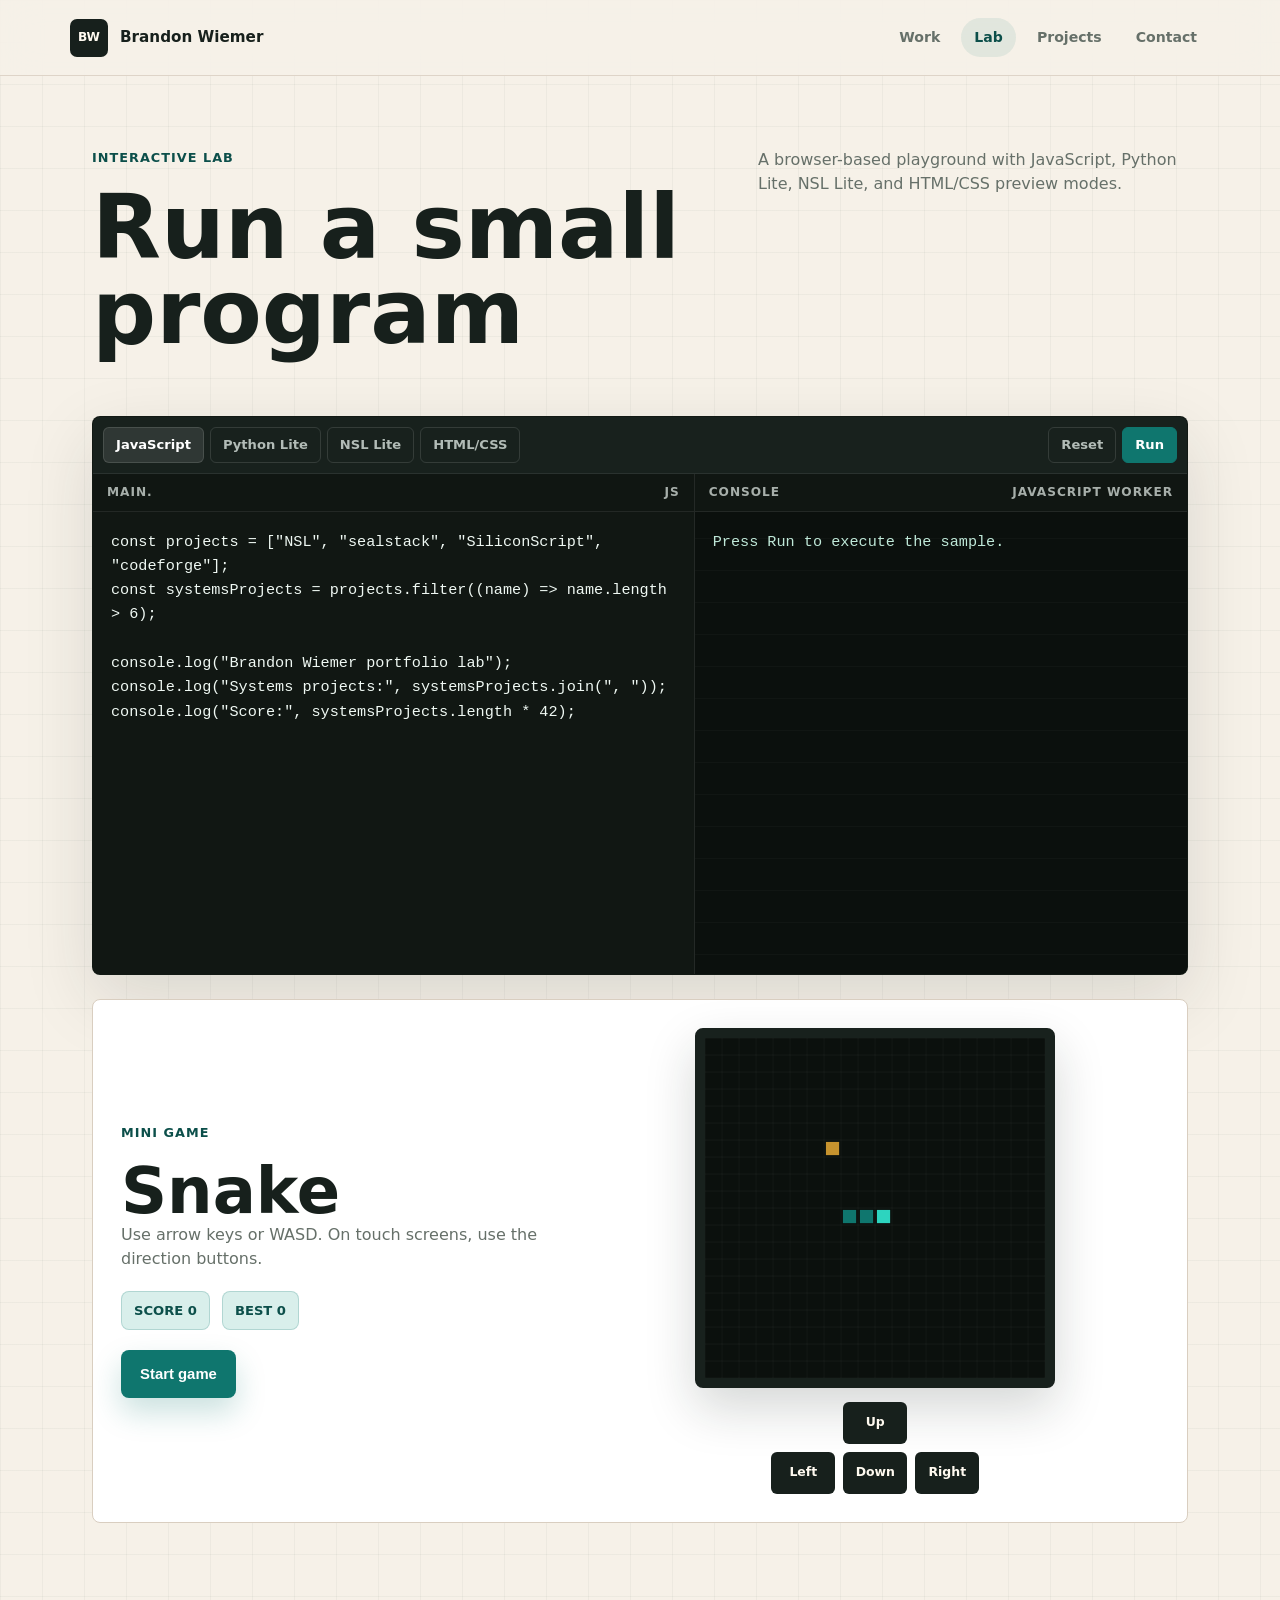
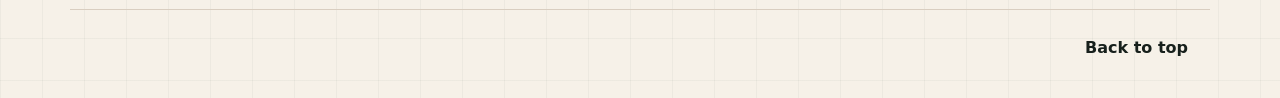
==== lab.html @ b1c63ff7 "Split portfolio pages and expand interactive lab" ====
<!doctype html>
<html lang="en">
  <head>
    <meta charset="utf-8">
    <meta name="viewport" content="width=device-width, initial-scale=1">
    <meta name="description" content="Interactive code lab and Snake game for Brandon Wiemer's portfolio.">
    <title>Lab | Brandon Wiemer</title>
    <link rel="stylesheet" href="styles.css">
  </head>
  <body>
    <header class="site-header" id="top">
      <a class="brand" href="index.html" aria-label="Brandon Wiemer home">
        <span class="brand-mark">BW</span>
        <span>Brandon Wiemer</span>
      </a>

      <nav class="nav-links" aria-label="Primary navigation">
        <a href="work.html">Work</a>
        <a href="lab.html" aria-current="page">Lab</a>
        <a href="projects.html">Projects</a>
        <a href="contact.html">Contact</a>
      </nav>
    </header>

    <main>
      <section class="section lab-section" id="lab" aria-labelledby="lab-title">
        <div class="section-heading lab-heading">
          <div>
            <p class="section-label">Interactive Lab</p>
            <h1 id="lab-title">Run a small program</h1>
          </div>
          <p class="lab-intro">
            A browser-based playground with JavaScript, Python Lite, NSL Lite, and HTML/CSS preview modes.
          </p>
        </div>

        <div class="lab-stack">
          <div class="code-lab" aria-label="Interactive code playground">
            <div class="lab-toolbar">
              <div class="language-tabs" role="tablist" aria-label="Choose code language">
                <button class="language-tab active" type="button" data-language="javascript">JavaScript</button>
                <button class="language-tab" type="button" data-language="python">Python Lite</button>
                <button class="language-tab" type="button" data-language="nsl">NSL Lite</button>
                <button class="language-tab" type="button" data-language="htmlcss">HTML/CSS</button>
              </div>
              <div class="lab-actions">
                <button class="icon-button" type="button" id="reset-code" aria-label="Reset code">Reset</button>
                <button class="icon-button run" type="button" id="run-code" aria-label="Run code">Run</button>
              </div>
            </div>

            <div class="lab-workspace">
              <label class="editor-pane">
                <span>main.<span id="file-extension">js</span></span>
                <textarea id="code-editor" spellcheck="false" aria-label="Code editor"></textarea>
              </label>

              <div class="output-pane" aria-live="polite">
                <div class="output-header">
                  <span id="output-title">Console</span>
                  <span id="runtime-label">JavaScript worker</span>
                </div>
                <pre id="code-output">Press Run to execute the sample.</pre>
                <iframe id="preview-frame" title="HTML and CSS preview"></iframe>
              </div>
            </div>
          </div>

          <section class="snake-panel" aria-labelledby="snake-title">
            <div class="snake-copy">
              <p class="section-label">Mini Game</p>
              <h2 id="snake-title">Snake</h2>
              <p>Use arrow keys or WASD. On touch screens, use the direction buttons.</p>
              <div class="snake-stats">
                <span>Score <strong id="snake-score">0</strong></span>
                <span>Best <strong id="snake-best">0</strong></span>
              </div>
              <button class="button primary" type="button" id="snake-start">Start game</button>
            </div>

            <div class="snake-stage">
              <canvas id="snake-board" width="360" height="360" aria-label="Snake game board"></canvas>
              <div class="snake-controls" aria-label="Snake direction controls">
                <button type="button" data-direction="up" aria-label="Move up">Up</button>
                <button type="button" data-direction="left" aria-label="Move left">Left</button>
                <button type="button" data-direction="right" aria-label="Move right">Right</button>
                <button type="button" data-direction="down" aria-label="Move down">Down</button>
              </div>
            </div>
          </section>
        </div>
      </section>
    </main>

    <footer class="site-footer">
      <a href="#top">Back to top</a>
    </footer>

    <script src="script.js"></script>
  </body>
</html>
---- styles.css ----
:root {
  color-scheme: light;
  --bg: #f6f1e8;
  --ink: #17201c;
  --muted: #667069;
  --surface: #fffaf0;
  --surface-strong: #ffffff;
  --line: #d9cec0;
  --accent: #0f766e;
  --accent-dark: #0c4f4a;
  --accent-soft: #d9efeb;
  --coral: #c6583b;
  --gold: #c7932e;
  --shadow: 0 24px 70px rgba(31, 42, 37, 0.13);
  --radius: 8px;
  --max: 1140px;
  font-family: Inter, ui-sans-serif, system-ui, -apple-system, BlinkMacSystemFont, "Segoe UI", sans-serif;
}

* {
  box-sizing: border-box;
}

html {
  scroll-behavior: smooth;
}

body {
  margin: 0;
  background:
    linear-gradient(90deg, rgba(23, 32, 28, 0.04) 1px, transparent 1px),
    linear-gradient(rgba(23, 32, 28, 0.04) 1px, transparent 1px),
    var(--bg);
  background-size: 42px 42px;
  color: var(--ink);
  line-height: 1.5;
  overflow-x: hidden;
}

a {
  color: inherit;
}

.site-header {
  align-items: center;
  backdrop-filter: blur(18px);
  background: rgba(246, 241, 232, 0.82);
  border-bottom: 1px solid rgba(217, 206, 192, 0.8);
  display: flex;
  justify-content: space-between;
  left: 0;
  padding: 18px max(22px, calc((100vw - var(--max)) / 2));
  position: sticky;
  right: 0;
  top: 0;
  z-index: 10;
}

.brand {
  align-items: center;
  display: inline-flex;
  font-size: 0.95rem;
  font-weight: 800;
  gap: 12px;
  letter-spacing: 0;
  text-decoration: none;
}

.brand-mark {
  align-items: center;
  aspect-ratio: 1;
  background: var(--ink);
  border-radius: 7px;
  color: var(--surface);
  display: inline-flex;
  font-size: 0.76rem;
  justify-content: center;
  width: 38px;
}

.nav-links {
  display: flex;
  gap: 8px;
}

.nav-links a {
  border-radius: 999px;
  color: var(--muted);
  font-size: 0.88rem;
  font-weight: 700;
  padding: 9px 13px;
  text-decoration: none;
}

.nav-links a:hover,
.nav-links a:focus-visible,
.nav-links a[aria-current="page"] {
  background: rgba(15, 118, 110, 0.09);
  color: var(--accent-dark);
  outline: none;
}

.section,
.section-band {
  margin: 0 auto;
  max-width: var(--max);
  padding: 86px 22px;
}

.hero {
  align-items: center;
  display: grid;
  gap: 48px;
  grid-template-columns: minmax(0, 1.16fr) minmax(300px, 0.84fr);
  min-height: calc(100vh - 76px);
  padding-bottom: 56px;
  padding-top: 56px;
}

.page-hero {
  padding-bottom: 30px;
}

.page-hero h1,
.projects-section h1,
.lab-section h1,
.standalone-contact h1 {
  font-size: clamp(3rem, 7vw, 5.8rem);
  line-height: 0.95;
  margin-bottom: 24px;
  max-width: 760px;
}

.availability,
.section-label {
  color: var(--accent-dark);
  font-size: 0.8rem;
  font-weight: 900;
  letter-spacing: 0.08em;
  margin: 0 0 18px;
  text-transform: uppercase;
}

h1,
h2,
h3,
p {
  margin-top: 0;
}

h1 {
  font-size: clamp(3.05rem, 6.1vw, 5.5rem);
  letter-spacing: 0;
  line-height: 0.96;
  margin-bottom: 26px;
  max-width: 760px;
}

h2 {
  font-size: clamp(2rem, 5vw, 4.2rem);
  letter-spacing: 0;
  line-height: 0.98;
  margin-bottom: 0;
}

h3 {
  font-size: 1.15rem;
  line-height: 1.18;
  margin-bottom: 12px;
}

.hero-text {
  color: #3d4942;
  font-size: clamp(1.04rem, 2vw, 1.28rem);
  max-width: 720px;
}

.hero-actions,
.contact-actions {
  display: flex;
  flex-wrap: wrap;
  gap: 12px;
  margin-top: 32px;
}

.button {
  align-items: center;
  border: 1px solid transparent;
  border-radius: var(--radius);
  display: inline-flex;
  font-size: 0.93rem;
  font-weight: 800;
  gap: 10px;
  justify-content: center;
  min-height: 48px;
  padding: 0 18px;
  text-decoration: none;
  transition: transform 160ms ease, box-shadow 160ms ease, background 160ms ease;
}

.button:hover,
.button:focus-visible {
  outline: none;
  transform: translateY(-2px);
}

.button.primary {
  background: var(--accent);
  box-shadow: 0 14px 30px rgba(15, 118, 110, 0.22);
  color: white;
}

.button.secondary {
  background: rgba(255, 255, 255, 0.58);
  border-color: var(--line);
  color: var(--ink);
}

.profile-panel {
  background:
    radial-gradient(circle at 20% 10%, rgba(198, 88, 59, 0.25), transparent 34%),
    radial-gradient(circle at 92% 86%, rgba(15, 118, 110, 0.28), transparent 40%),
    var(--surface);
  border: 1px solid rgba(217, 206, 192, 0.86);
  border-radius: var(--radius);
  box-shadow: var(--shadow);
  padding: 28px;
  position: relative;
}

.profile-panel::before {
  background: var(--ink);
  border-radius: 999px;
  content: "";
  height: 11px;
  position: absolute;
  right: 26px;
  top: 26px;
  width: 54px;
}

.avatar {
  aspect-ratio: 1;
  background: #020202;
  border: 5px solid rgba(255, 250, 240, 0.88);
  border-radius: var(--radius);
  box-shadow: 0 18px 45px rgba(23, 32, 28, 0.18);
  display: block;
  margin-bottom: 22px;
  object-fit: cover;
  object-position: center;
  width: min(100%, 300px);
}

.profile-name {
  font-size: 1.45rem;
  font-weight: 900;
  margin-bottom: 2px;
}

.profile-meta {
  color: var(--muted);
  margin-bottom: 28px;
}

.quick-stats {
  display: grid;
  gap: 12px;
  margin: 0;
}

.quick-stats div {
  background: rgba(255, 255, 255, 0.62);
  border: 1px solid rgba(217, 206, 192, 0.8);
  border-radius: var(--radius);
  padding: 14px;
}

.quick-stats dt {
  color: var(--muted);
  font-size: 0.72rem;
  font-weight: 900;
  letter-spacing: 0.08em;
  margin-bottom: 4px;
  text-transform: uppercase;
}

.quick-stats dd {
  font-size: 1rem;
  font-weight: 850;
  margin: 0;
}

.section-grid {
  display: grid;
  gap: 44px;
  grid-template-columns: 0.76fr 1.24fr;
}

.focus-list {
  display: grid;
  gap: 1px;
}

.focus-list article {
  background: rgba(255, 250, 240, 0.68);
  border-top: 1px solid var(--line);
  padding: 26px 0;
}

.focus-list article:last-child {
  border-bottom: 1px solid var(--line);
}

.focus-list p,
.project-card p,
.contact-section p,
.site-footer p {
  color: var(--muted);
}

.section-heading {
  align-items: end;
  display: flex;
  gap: 24px;
  justify-content: space-between;
  margin-bottom: 36px;
}

.project-filters {
  background: rgba(255, 250, 240, 0.78);
  border: 1px solid var(--line);
  border-radius: var(--radius);
  display: flex;
  gap: 4px;
  padding: 5px;
}

.filter-button {
  background: transparent;
  border: 0;
  border-radius: 6px;
  color: var(--muted);
  cursor: pointer;
  font: inherit;
  font-size: 0.84rem;
  font-weight: 850;
  min-height: 36px;
  padding: 0 12px;
}

.filter-button.active,
.filter-button:hover,
.filter-button:focus-visible {
  background: var(--ink);
  color: var(--surface);
  outline: none;
}

.project-grid {
  display: grid;
  gap: 16px;
  grid-template-columns: repeat(3, minmax(0, 1fr));
}

.project-card {
  background: var(--surface-strong);
  border: 1px solid var(--line);
  border-radius: var(--radius);
  display: flex;
  flex-direction: column;
  min-height: 265px;
  padding: 22px;
}

.project-card.feature {
  background: var(--ink);
  color: white;
  grid-column: span 2;
}

.project-card.feature p,
.project-card.feature .project-topline {
  color: rgba(255, 250, 240, 0.72);
}

.project-topline {
  color: var(--muted);
  display: flex;
  font-size: 0.72rem;
  font-weight: 900;
  justify-content: space-between;
  letter-spacing: 0.08em;
  margin-bottom: 42px;
  text-transform: uppercase;
}

.project-card a {
  align-items: center;
  color: var(--accent-dark);
  display: inline-flex;
  font-weight: 900;
  margin-top: auto;
  text-decoration: none;
}

.project-card.feature a {
  color: #9ee7dc;
}

.project-card a::after {
  content: "->";
  margin-left: 8px;
}

.project-card.is-hidden {
  display: none;
}

.lab-section {
  padding-top: 72px;
}

.lab-heading {
  align-items: start;
}

.lab-intro {
  color: var(--muted);
  margin: 0;
  max-width: 430px;
}

.lab-stack {
  display: grid;
  gap: 24px;
}

.code-lab {
  background: #111713;
  border: 1px solid rgba(23, 32, 28, 0.24);
  border-radius: var(--radius);
  box-shadow: var(--shadow);
  color: #eff8f3;
  overflow: hidden;
}

.lab-toolbar {
  align-items: center;
  background: #18211d;
  border-bottom: 1px solid rgba(255, 255, 255, 0.08);
  display: flex;
  justify-content: space-between;
  padding: 10px;
}

.language-tabs,
.lab-actions {
  align-items: center;
  display: flex;
  flex-wrap: wrap;
  gap: 6px;
}

.language-tab,
.icon-button {
  background: transparent;
  border: 1px solid rgba(255, 255, 255, 0.12);
  border-radius: 6px;
  color: rgba(239, 248, 243, 0.72);
  cursor: pointer;
  font: inherit;
  font-size: 0.82rem;
  font-weight: 850;
  min-height: 36px;
  padding: 0 12px;
}

.language-tab.active,
.language-tab:hover,
.language-tab:focus-visible,
.icon-button:hover,
.icon-button:focus-visible {
  background: rgba(255, 255, 255, 0.1);
  color: #ffffff;
  outline: none;
}

.icon-button.run {
  background: var(--accent);
  border-color: var(--accent);
  color: white;
}

.lab-workspace {
  display: grid;
  grid-template-columns: minmax(0, 1.1fr) minmax(320px, 0.9fr);
  min-height: 500px;
}

.editor-pane,
.output-pane {
  display: flex;
  flex-direction: column;
  min-width: 0;
}

.editor-pane {
  border-right: 1px solid rgba(255, 255, 255, 0.08);
}

.editor-pane > span,
.output-header {
  align-items: center;
  background: #101612;
  border-bottom: 1px solid rgba(255, 255, 255, 0.08);
  color: rgba(239, 248, 243, 0.68);
  display: flex;
  font-size: 0.76rem;
  font-weight: 900;
  justify-content: space-between;
  letter-spacing: 0.08em;
  min-height: 38px;
  padding: 0 14px;
  text-transform: uppercase;
}

#code-editor,
#code-output {
  background: transparent;
  border: 0;
  color: #eff8f3;
  flex: 1;
  font: 0.95rem/1.6 Consolas, "Cascadia Code", "Courier New", monospace;
  margin: 0;
  overflow: auto;
  padding: 18px;
  resize: none;
  tab-size: 2;
  white-space: pre-wrap;
}

#code-editor:focus {
  outline: 2px solid rgba(15, 118, 110, 0.55);
  outline-offset: -2px;
}

#code-output {
  color: #bfe8d8;
  display: block;
}

.output-pane {
  background:
    linear-gradient(rgba(255, 255, 255, 0.025) 1px, transparent 1px),
    #0b100d;
  background-size: 100% 32px;
}

#preview-frame {
  background: white;
  border: 0;
  display: none;
  flex: 1;
  min-height: 420px;
  width: 100%;
}

.output-pane.preview-mode {
  background: #f6f1e8;
}

.output-pane.preview-mode #code-output {
  display: none;
}

.output-pane.preview-mode #preview-frame {
  display: block;
}

.snake-panel {
  align-items: center;
  background: var(--surface-strong);
  border: 1px solid var(--line);
  border-radius: var(--radius);
  display: grid;
  gap: 28px;
  grid-template-columns: minmax(0, 0.78fr) minmax(320px, 1fr);
  padding: 28px;
}

.snake-copy p:not(.section-label) {
  color: var(--muted);
  max-width: 460px;
}

.snake-stats {
  display: flex;
  gap: 12px;
  margin: 20px 0;
}

.snake-stats span {
  background: var(--accent-soft);
  border: 1px solid rgba(15, 118, 110, 0.2);
  border-radius: var(--radius);
  color: var(--accent-dark);
  font-size: 0.82rem;
  font-weight: 900;
  padding: 9px 12px;
  text-transform: uppercase;
}

.snake-stage {
  align-items: center;
  display: grid;
  gap: 14px;
  justify-items: center;
}

#snake-board {
  aspect-ratio: 1;
  background: #0b100d;
  border: 10px solid #18211d;
  border-radius: var(--radius);
  box-shadow: inset 0 0 0 1px rgba(255, 255, 255, 0.06), 0 20px 50px rgba(23, 32, 28, 0.18);
  display: block;
  max-width: 100%;
  width: min(360px, 100%);
}

.snake-controls {
  display: grid;
  gap: 8px;
  grid-template-columns: repeat(3, 64px);
  justify-content: center;
}

.snake-controls button {
  background: var(--ink);
  border: 0;
  border-radius: 6px;
  color: var(--surface);
  cursor: pointer;
  font: inherit;
  font-size: 0.78rem;
  font-weight: 900;
  min-height: 42px;
}

.snake-controls button[data-direction="up"],
.snake-controls button[data-direction="down"] {
  grid-column: 2;
}

.snake-controls button[data-direction="left"] {
  grid-column: 1;
}

.snake-controls button[data-direction="right"] {
  grid-column: 3;
  grid-row: 2;
}

.contact-section {
  align-items: center;
  background: var(--accent-soft);
  border: 1px solid rgba(15, 118, 110, 0.18);
  border-radius: var(--radius);
  display: grid;
  gap: 32px;
  grid-template-columns: minmax(0, 1fr) auto;
  margin-bottom: 72px;
  padding: 42px;
}

.site-footer {
  align-items: center;
  border-top: 1px solid var(--line);
  display: flex;
  justify-content: flex-end;
  margin: 0 auto;
  max-width: var(--max);
  padding: 26px 22px 38px;
}

.site-footer p {
  margin: 0;
}

.site-footer a {
  font-weight: 850;
  text-decoration: none;
}

@media (max-width: 860px) {
  .site-header {
    align-items: flex-start;
    gap: 16px;
  }

  .nav-links {
    flex-wrap: wrap;
    justify-content: flex-end;
  }

  .hero,
  .section-grid,
  .lab-workspace,
  .snake-panel,
  .contact-section {
    grid-template-columns: 1fr;
  }

  .hero {
    min-height: auto;
    padding-top: 56px;
  }

  .section,
  .section-band {
    padding: 64px 20px;
  }

  .section-heading {
    align-items: flex-start;
    flex-direction: column;
  }

  .project-grid {
    grid-template-columns: 1fr 1fr;
  }

  .project-card.feature {
    grid-column: span 2;
  }

  .contact-actions {
    margin-top: 0;
  }

  .editor-pane {
    border-bottom: 1px solid rgba(255, 255, 255, 0.08);
    border-right: 0;
  }
}

@media (max-width: 560px) {
  .site-header {
    flex-wrap: wrap;
    position: static;
  }

  .brand {
    font-size: 0.84rem;
  }

  .nav-links a {
    padding: 7px 8px;
  }

  .nav-links {
    justify-content: flex-start;
    width: 100%;
  }

  h1 {
    font-size: 2.35rem;
    line-height: 1.05;
    max-width: 100%;
  }

  .hero-copy,
  .profile-panel,
  .section-heading,
  .focus-list,
  .project-grid,
  .code-lab,
  .snake-panel,
  .contact-section {
    max-width: 350px;
  }

  .availability,
  .section-label {
    font-size: 0.72rem;
    letter-spacing: 0.04em;
    line-height: 1.35;
  }

  .hero-text {
    font-size: 1rem;
  }

  .hero-actions,
  .project-filters,
  .contact-actions,
  .site-footer {
    align-items: stretch;
    flex-direction: column;
  }

  .lab-toolbar {
    align-items: stretch;
    flex-direction: column;
  }

  .language-tabs,
  .lab-actions {
    display: grid;
    grid-template-columns: 1fr 1fr;
  }

  .lab-workspace {
    min-height: 640px;
  }

  .snake-panel {
    padding: 20px;
  }

  .project-filters {
    width: 100%;
  }

  .project-grid {
    grid-template-columns: 1fr;
  }

  .project-card.feature {
    grid-column: span 1;
  }

  .contact-section {
    padding: 26px;
  }
}

@media (prefers-reduced-motion: reduce) {
  html {
    scroll-behavior: auto;
  }

  *,
  *::before,
  *::after {
    transition-duration: 0.01ms !important;
  }
}
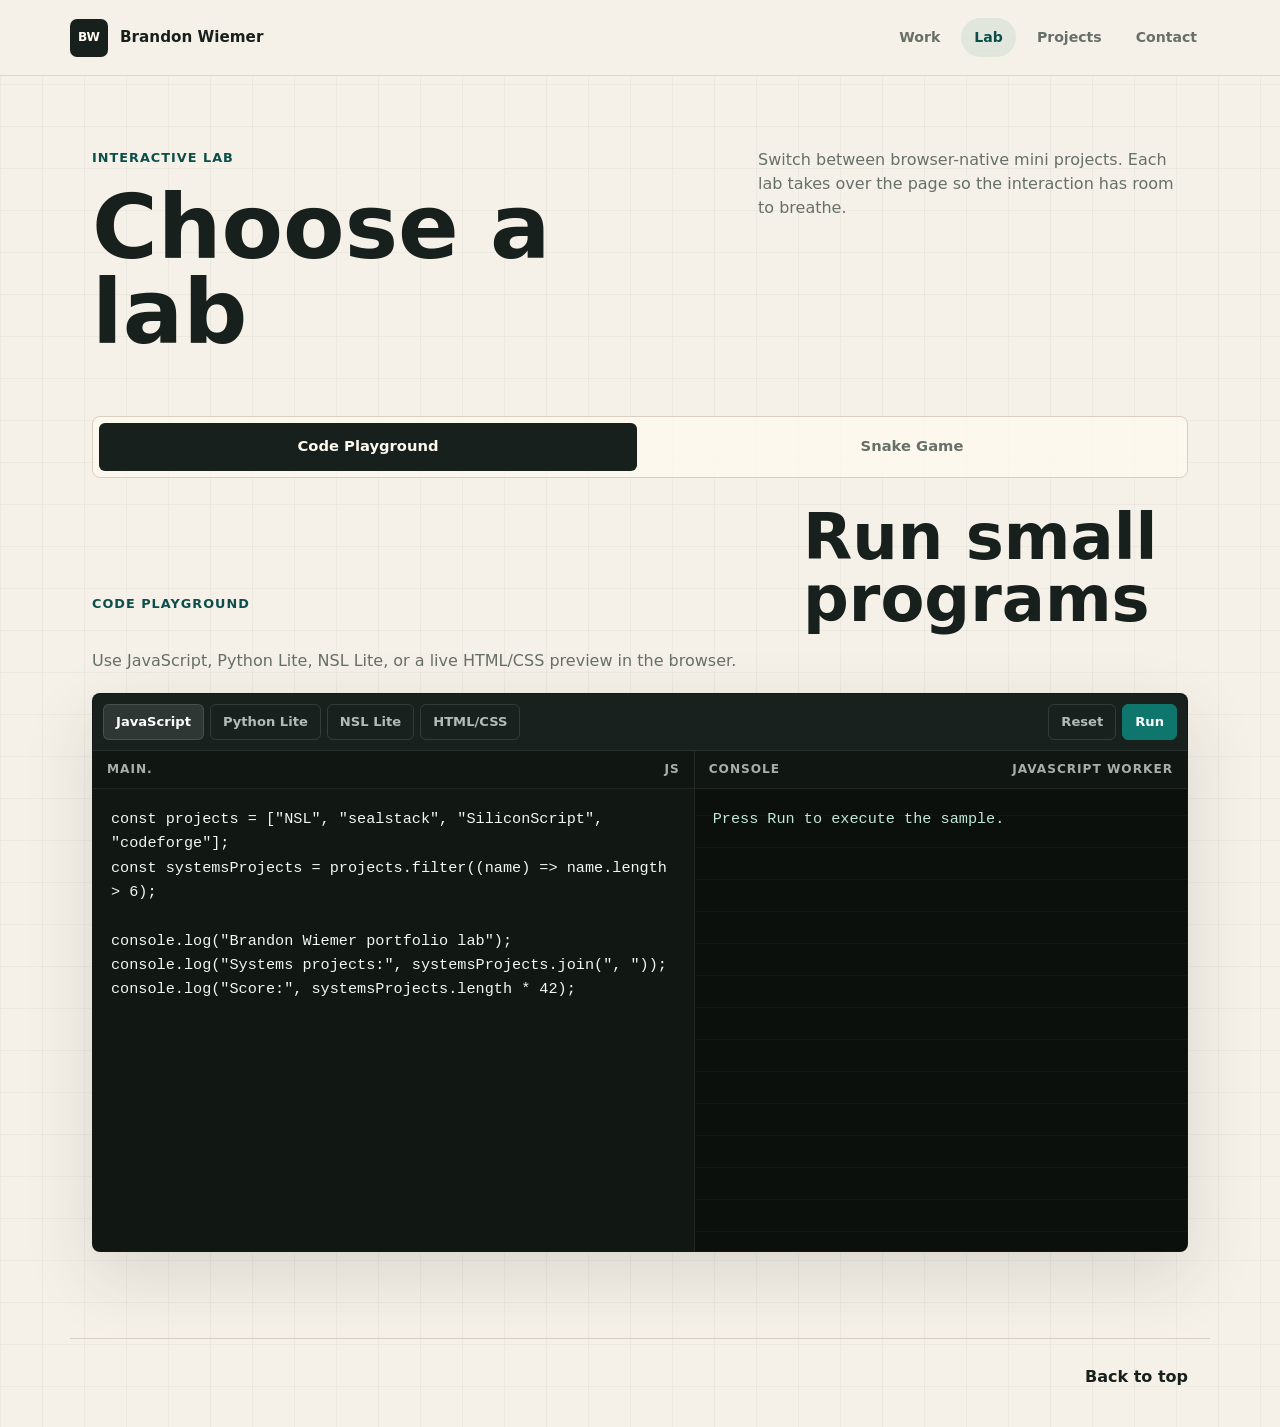
==== commit dea3a0da: "Add selectable lab views and upgrade snake graphics" ====
--- a/lab.html
+++ b/lab.html
@@ -27,15 +27,27 @@
         <div class="section-heading lab-heading">
           <div>
             <p class="section-label">Interactive Lab</p>
-            <h1 id="lab-title">Run a small program</h1>
+            <h1 id="lab-title">Choose a lab</h1>
           </div>
           <p class="lab-intro">
-            A browser-based playground with JavaScript, Python Lite, NSL Lite, and HTML/CSS preview modes.
+            Switch between browser-native mini projects. Each lab takes over the page so the interaction has room to breathe.
           </p>
         </div>
 
+        <div class="lab-picker" aria-label="Choose a lab">
+          <button class="lab-choice active" type="button" data-lab-target="code">Code Playground</button>
+          <button class="lab-choice" type="button" data-lab-target="snake">Snake Game</button>
+        </div>
+
         <div class="lab-stack">
-          <div class="code-lab" aria-label="Interactive code playground">
+          <section class="lab-view active" data-lab-view="code" aria-labelledby="code-lab-title">
+            <div class="lab-view-heading">
+              <p class="section-label">Code Playground</p>
+              <h2 id="code-lab-title">Run small programs</h2>
+              <p>Use JavaScript, Python Lite, NSL Lite, or a live HTML/CSS preview in the browser.</p>
+            </div>
+
+            <div class="code-lab" aria-label="Interactive code playground">
             <div class="lab-toolbar">
               <div class="language-tabs" role="tablist" aria-label="Choose code language">
                 <button class="language-tab active" type="button" data-language="javascript">JavaScript</button>
@@ -64,12 +76,18 @@
                 <iframe id="preview-frame" title="HTML and CSS preview"></iframe>
               </div>
             </div>
-          </div>
+            </div>
+          </section>
 
-          <section class="snake-panel" aria-labelledby="snake-title">
-            <div class="snake-copy">
+          <section class="lab-view" data-lab-view="snake" aria-labelledby="snake-title">
+            <div class="lab-view-heading">
               <p class="section-label">Mini Game</p>
               <h2 id="snake-title">Snake</h2>
+              <p>Guide the snake through the field, eat apples, and avoid the walls and yourself.</p>
+            </div>
+
+            <div class="snake-panel">
+            <div class="snake-copy">
               <p>Use arrow keys or WASD. On touch screens, use the direction buttons.</p>
               <div class="snake-stats">
                 <span>Score <strong id="snake-score">0</strong></span>
@@ -87,6 +105,7 @@
                 <button type="button" data-direction="down" aria-label="Move down">Down</button>
               </div>
             </div>
+            </div>
           </section>
         </div>
       </section>
--- a/styles.css
+++ b/styles.css
@@ -436,6 +436,62 @@
   gap: 24px;
 }
 
+.lab-picker {
+  background: rgba(255, 250, 240, 0.78);
+  border: 1px solid var(--line);
+  border-radius: var(--radius);
+  display: grid;
+  gap: 6px;
+  grid-template-columns: repeat(2, minmax(0, 1fr));
+  margin-bottom: 28px;
+  padding: 6px;
+}
+
+.lab-choice {
+  background: transparent;
+  border: 0;
+  border-radius: 6px;
+  color: var(--muted);
+  cursor: pointer;
+  font: inherit;
+  font-size: 0.92rem;
+  font-weight: 900;
+  min-height: 48px;
+}
+
+.lab-choice.active,
+.lab-choice:hover,
+.lab-choice:focus-visible {
+  background: var(--ink);
+  color: var(--surface);
+  outline: none;
+}
+
+.lab-view {
+  display: none;
+}
+
+.lab-view.active {
+  display: grid;
+  gap: 20px;
+}
+
+.lab-view-heading {
+  align-items: end;
+  display: grid;
+  gap: 18px;
+  grid-template-columns: minmax(0, 0.9fr) minmax(280px, 0.5fr);
+}
+
+.lab-view-heading h2 {
+  margin-bottom: 0;
+}
+
+.lab-view-heading p:not(.section-label) {
+  color: var(--muted);
+  margin: 0;
+}
+
 .code-lab {
   background: #111713;
   border: 1px solid rgba(23, 32, 28, 0.24);
@@ -620,10 +676,10 @@
 
 #snake-board {
   aspect-ratio: 1;
-  background: #0b100d;
-  border: 10px solid #18211d;
-  border-radius: var(--radius);
-  box-shadow: inset 0 0 0 1px rgba(255, 255, 255, 0.06), 0 20px 50px rgba(23, 32, 28, 0.18);
+  background: #6aa84f;
+  border: 10px solid #42692f;
+  border-radius: var(--radius);
+  box-shadow: inset 0 0 0 1px rgba(255, 255, 255, 0.18), 0 20px 50px rgba(23, 32, 28, 0.18);
   display: block;
   max-width: 100%;
   width: min(360px, 100%);
@@ -706,6 +762,7 @@
 
   .hero,
   .section-grid,
+  .lab-view-heading,
   .lab-workspace,
   .snake-panel,
   .contact-section {
@@ -773,6 +830,8 @@
   .hero-copy,
   .profile-panel,
   .section-heading,
+  .lab-picker,
+  .lab-view-heading,
   .focus-list,
   .project-grid,
   .code-lab,
@@ -794,12 +853,17 @@
 
   .hero-actions,
   .project-filters,
+  .lab-picker,
   .contact-actions,
   .site-footer {
     align-items: stretch;
     flex-direction: column;
   }
 
+  .lab-picker {
+    grid-template-columns: 1fr;
+  }
+
   .lab-toolbar {
     align-items: stretch;
     flex-direction: column;
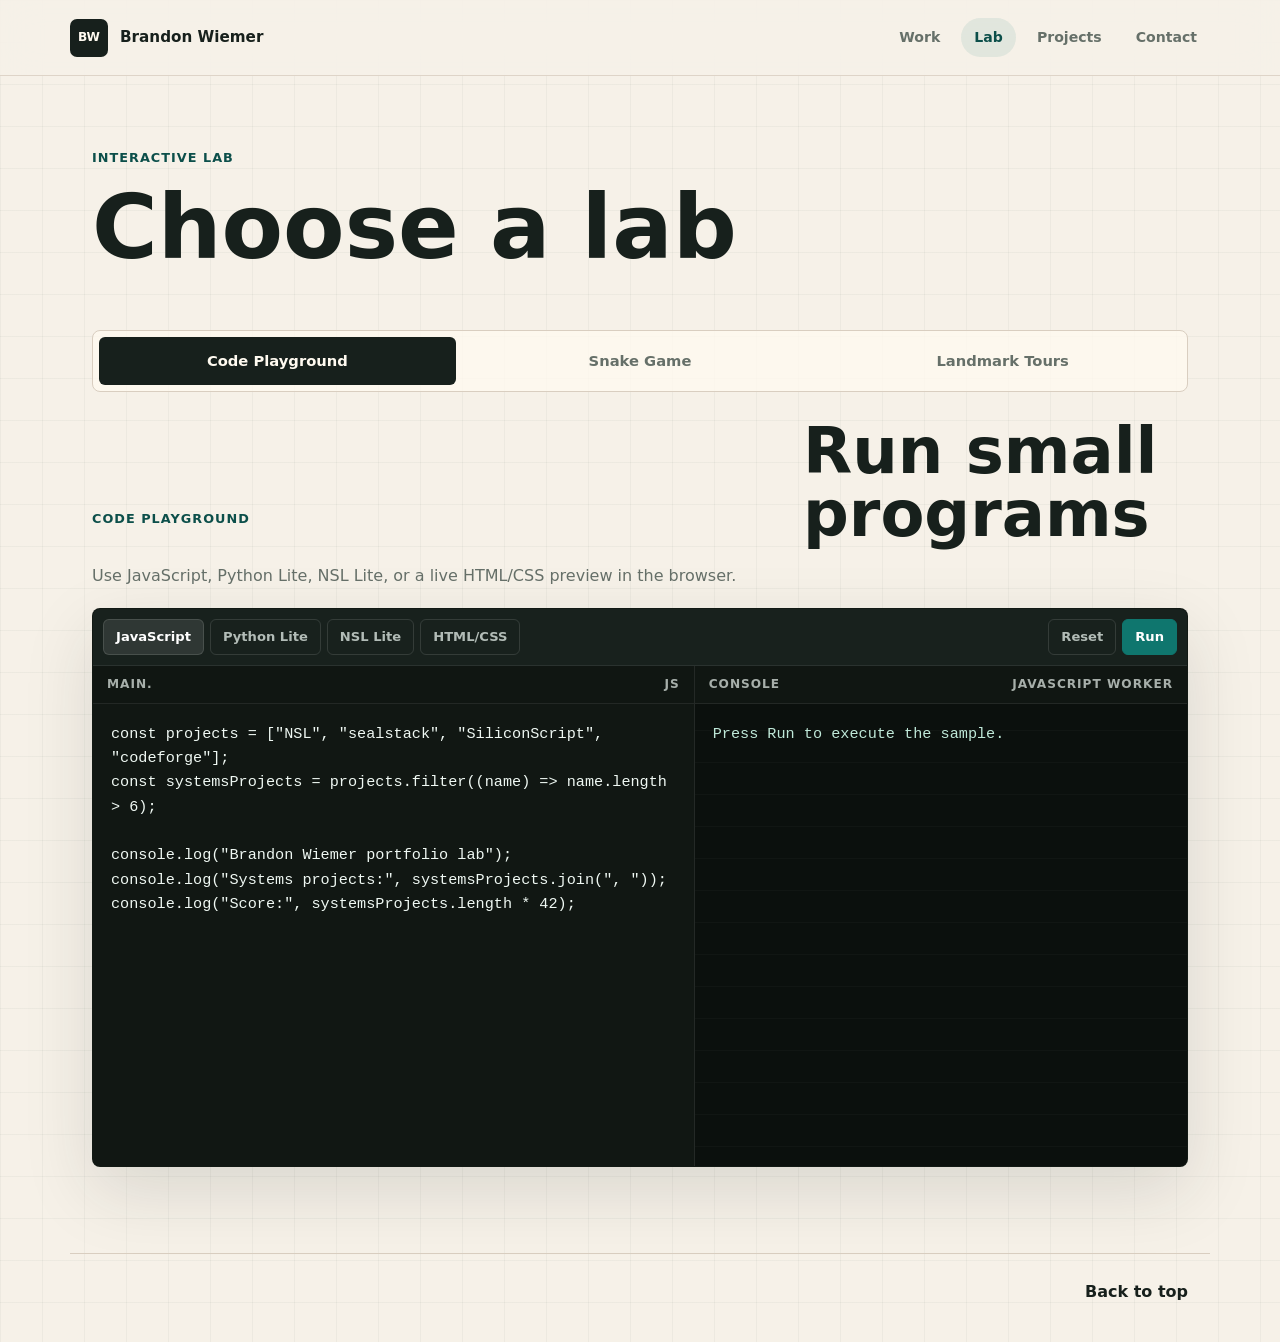
==== commit 85bbe2f0: "Add landmark tours lab" ====
--- a/lab.html
+++ b/lab.html
@@ -29,14 +29,12 @@
             <p class="section-label">Interactive Lab</p>
             <h1 id="lab-title">Choose a lab</h1>
           </div>
-          <p class="lab-intro">
-            Switch between browser-native mini projects. Each lab takes over the page so the interaction has room to breathe.
-          </p>
         </div>
 
         <div class="lab-picker" aria-label="Choose a lab">
           <button class="lab-choice active" type="button" data-lab-target="code">Code Playground</button>
           <button class="lab-choice" type="button" data-lab-target="snake">Snake Game</button>
+          <button class="lab-choice" type="button" data-lab-target="tours">Landmark Tours</button>
         </div>
 
         <div class="lab-stack">
@@ -107,6 +105,31 @@
             </div>
             </div>
           </section>
+
+          <section class="lab-view" data-lab-view="tours" aria-labelledby="tours-title">
+            <div class="lab-view-heading">
+              <p class="section-label">Aerial Simulation</p>
+              <h2 id="tours-title">Landmark Tours</h2>
+              <p>Pick a landmark and watch a small animated aerial pass rendered entirely in canvas.</p>
+            </div>
+
+            <div class="tour-panel">
+              <div class="tour-controls" aria-label="Choose a landmark tour">
+                <button class="tour-choice active" type="button" data-tour="eiffel">Eiffel Tower</button>
+                <button class="tour-choice" type="button" data-tour="pyramids">Giza Pyramids</button>
+                <button class="tour-choice" type="button" data-tour="colosseum">Colosseum</button>
+                <button class="tour-choice" type="button" data-tour="taj">Taj Mahal</button>
+              </div>
+
+              <div class="tour-stage">
+                <canvas id="tour-canvas" width="960" height="540" aria-label="Animated aerial landmark simulation"></canvas>
+                <div class="tour-caption">
+                  <p id="tour-name">Eiffel Tower</p>
+                  <span id="tour-location">Paris, France</span>
+                </div>
+              </div>
+            </div>
+          </section>
         </div>
       </section>
     </main>
--- a/styles.css
+++ b/styles.css
@@ -442,7 +442,7 @@
   border-radius: var(--radius);
   display: grid;
   gap: 6px;
-  grid-template-columns: repeat(2, minmax(0, 1fr));
+  grid-template-columns: repeat(3, minmax(0, 1fr));
   margin-bottom: 28px;
   padding: 6px;
 }
@@ -718,6 +718,80 @@
   grid-row: 2;
 }
 
+.tour-panel {
+  background: var(--surface-strong);
+  border: 1px solid var(--line);
+  border-radius: var(--radius);
+  box-shadow: var(--shadow);
+  display: grid;
+  gap: 18px;
+  padding: 20px;
+}
+
+.tour-controls {
+  display: grid;
+  gap: 8px;
+  grid-template-columns: repeat(4, minmax(0, 1fr));
+}
+
+.tour-choice {
+  background: rgba(15, 118, 110, 0.08);
+  border: 1px solid rgba(15, 118, 110, 0.18);
+  border-radius: 6px;
+  color: var(--accent-dark);
+  cursor: pointer;
+  font: inherit;
+  font-size: 0.84rem;
+  font-weight: 900;
+  min-height: 42px;
+  padding: 0 10px;
+}
+
+.tour-choice.active,
+.tour-choice:hover,
+.tour-choice:focus-visible {
+  background: var(--ink);
+  border-color: var(--ink);
+  color: var(--surface);
+  outline: none;
+}
+
+.tour-stage {
+  background: #d8eec7;
+  border: 10px solid #18211d;
+  border-radius: var(--radius);
+  overflow: hidden;
+  position: relative;
+}
+
+#tour-canvas {
+  aspect-ratio: 16 / 9;
+  display: block;
+  width: 100%;
+}
+
+.tour-caption {
+  background: rgba(17, 23, 19, 0.82);
+  border: 1px solid rgba(255, 255, 255, 0.12);
+  border-radius: 6px;
+  bottom: 16px;
+  color: var(--surface);
+  left: 16px;
+  padding: 12px 14px;
+  position: absolute;
+}
+
+.tour-caption p {
+  color: var(--surface);
+  font-weight: 900;
+  margin: 0 0 2px;
+}
+
+.tour-caption span {
+  color: rgba(255, 250, 240, 0.76);
+  font-size: 0.86rem;
+}
+
 .contact-section {
   align-items: center;
   background: var(--accent-soft);
@@ -765,6 +839,7 @@
   .lab-view-heading,
   .lab-workspace,
   .snake-panel,
+  .tour-controls,
   .contact-section {
     grid-template-columns: 1fr;
   }
@@ -836,6 +911,7 @@
   .project-grid,
   .code-lab,
   .snake-panel,
+  .tour-panel,
   .contact-section {
     max-width: 350px;
   }
